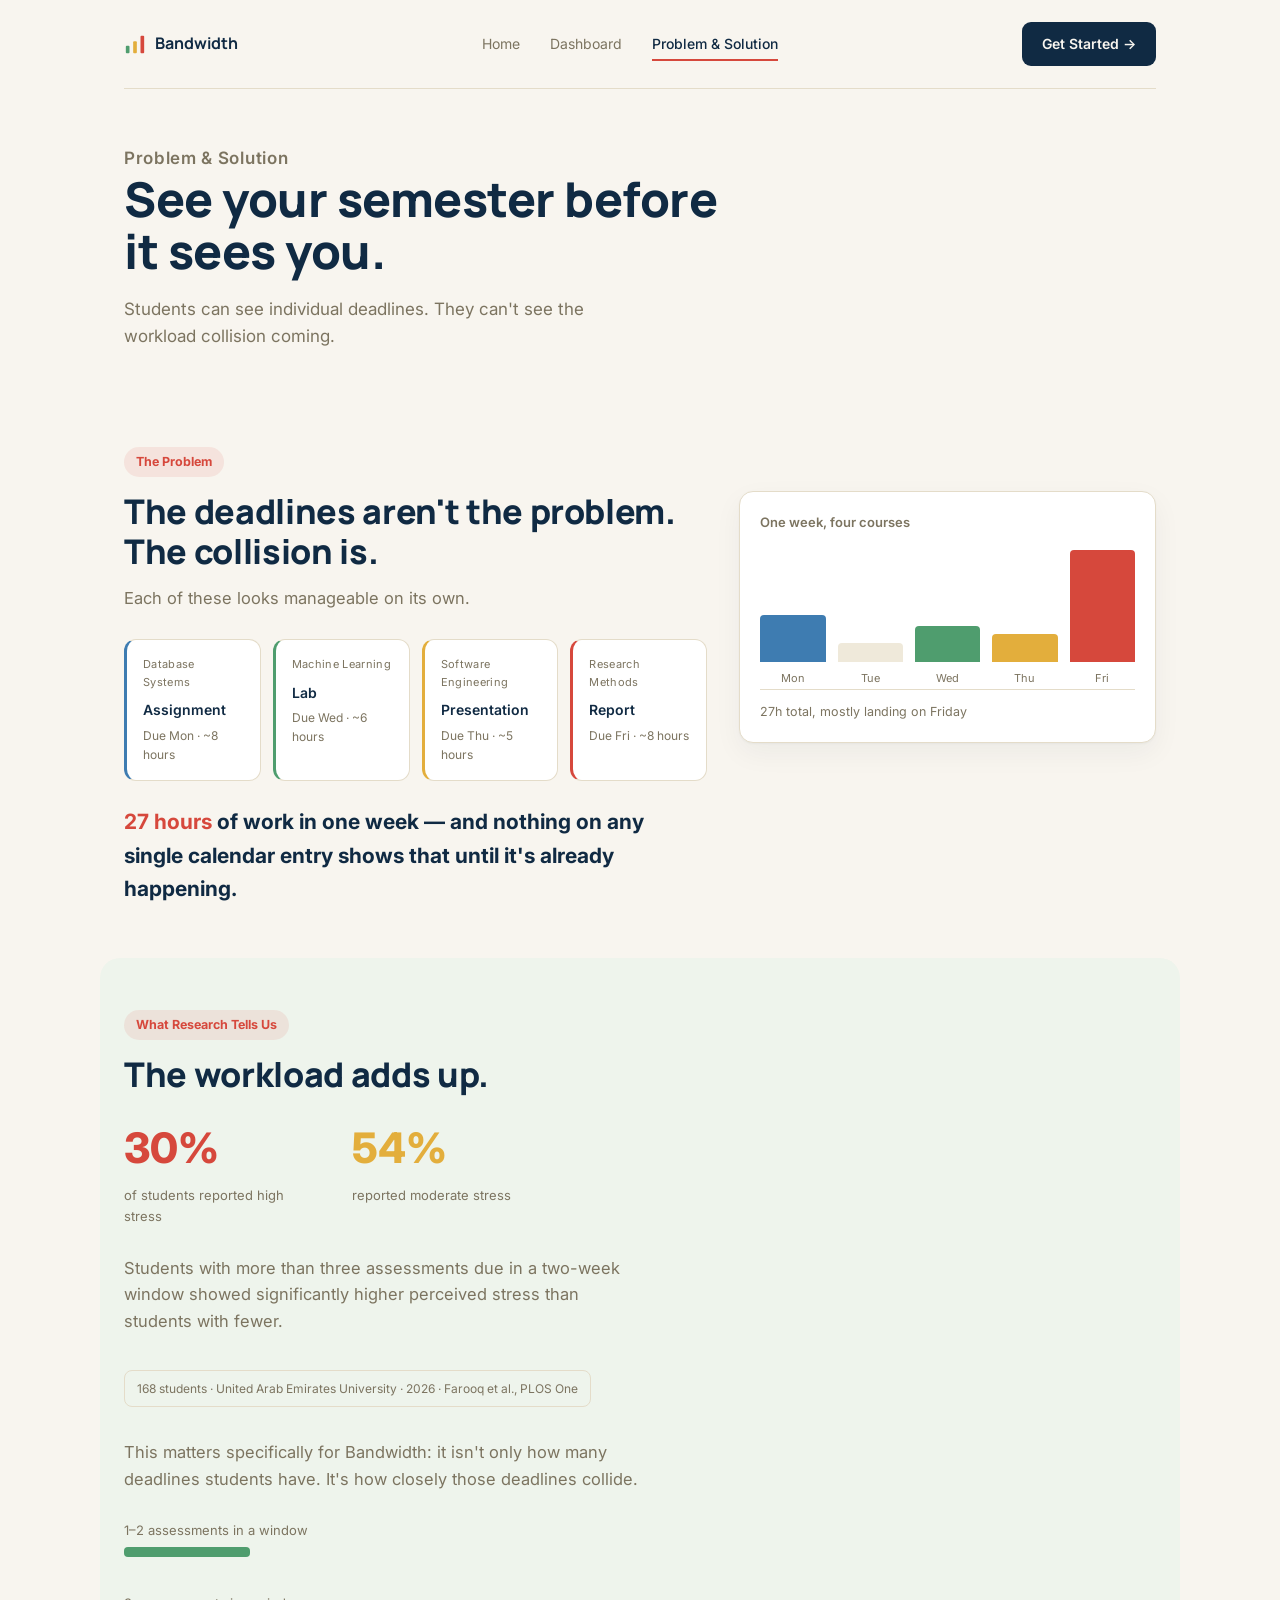
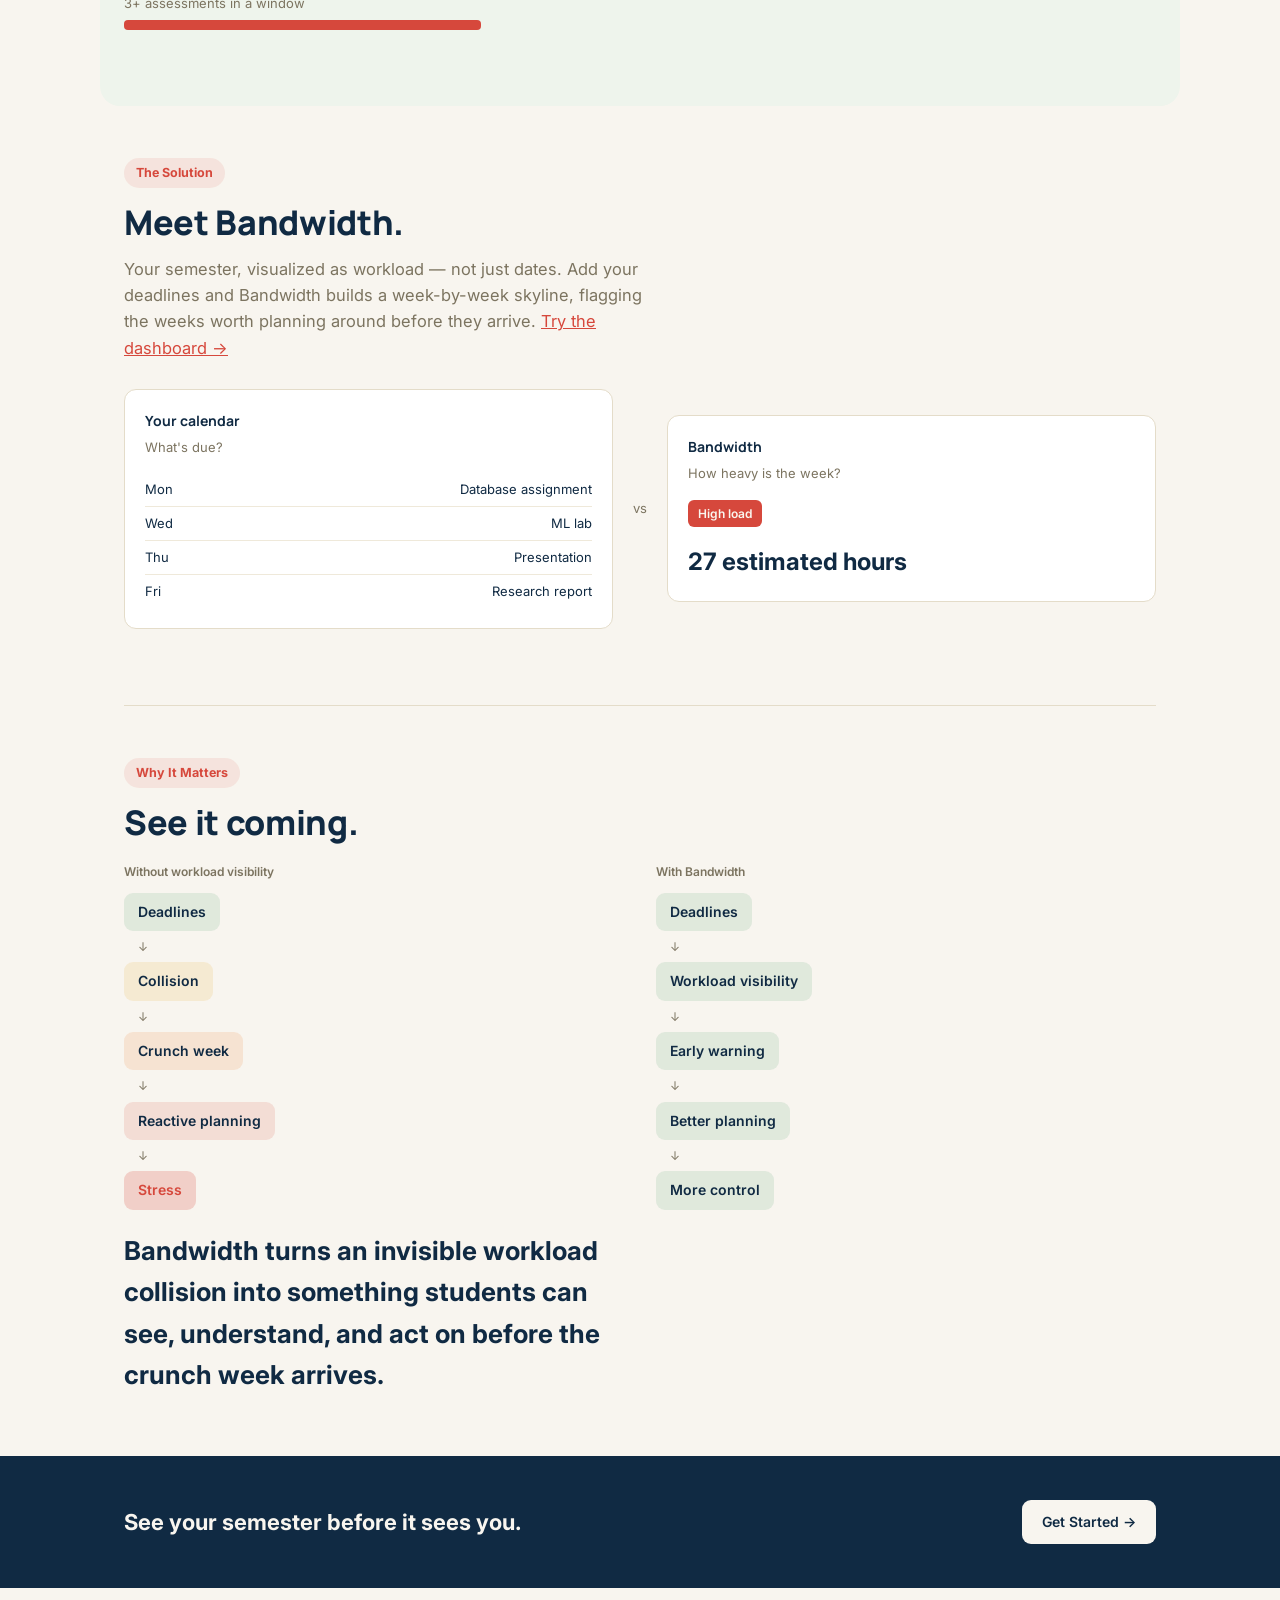
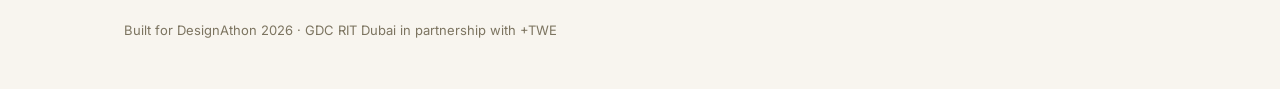
==== problem-solution.html @ 4c2e200e "Add files via upload" ====
<!DOCTYPE html>
<html lang="en">
<head>
<meta charset="UTF-8" />
<meta name="viewport" content="width=device-width, initial-scale=1.0" />
<title>Problem & Solution — Bandwidth</title>
<link rel="icon" type="image/svg+xml" href="favicon.svg" />
<meta property="og:title" content="Bandwidth — see your semester before it sees you" />
<meta property="og:description" content="A week-by-week workload skyline for your semester, so crunch weeks show up before they happen." />
<meta property="og:image" content="https://insia-8.github.io/Bandwidth/og-image.png" />
<meta property="og:type" content="website" />
<meta property="og:url" content="https://insia-8.github.io/Bandwidth/" />
<meta name="twitter:card" content="summary_large_image" />
<link rel="stylesheet" href="style.css" />
</head>
<body>

<div class="wrap">
  <nav class="topnav">
    <a href="index.html" class="logo">
      <svg viewBox="0 0 24 24" fill="none" xmlns="http://www.w3.org/2000/svg">
        <rect x="2" y="14" width="4" height="8" rx="1" fill="#4F9D6E"/>
        <rect x="10" y="9" width="4" height="13" rx="1" fill="#E3AE3C"/>
        <rect x="18" y="3" width="4" height="19" rx="1" fill="#D6483C"/>
      </svg>
      Bandwidth
    </a>
    <div class="nav-links">
      <a href="index.html">Home</a>
      <a href="dashboard.html">Dashboard</a>
      <a href="problem-solution.html" class="active">Problem &amp; Solution</a>
    </div>
    <a href="dashboard.html" class="btn-primary">Get Started →</a>
  </nav>

  <section class="hero">
    <p class="eyebrow">Problem &amp; Solution</p>
    <h1>See your semester before it sees you.</h1>
    <p>Students can see individual deadlines. They can't see the workload collision coming.</p>
  </section>

  <section class="section">
    <p class="section-label">The Problem</p>
    <div class="problem-split">
      <div class="reveal">
        <h2>The deadlines aren't the problem. The collision is.</h2>
        <p class="lead">Each of these looks manageable on its own.</p>

        <div class="deadline-cards">
          <div class="deadline-card reveal" style="border-left:3px solid #3E7CB1;">
            <p class="course">Database Systems</p>
            <p class="task">Assignment</p>
            <p class="meta">Due Mon · ~8 hours</p>
          </div>
          <div class="deadline-card reveal" style="border-left:3px solid var(--low);transition-delay:0.08s;">
            <p class="course">Machine Learning</p>
            <p class="task">Lab</p>
            <p class="meta">Due Wed · ~6 hours</p>
          </div>
          <div class="deadline-card reveal" style="border-left:3px solid var(--mid);transition-delay:0.16s;">
            <p class="course">Software Engineering</p>
            <p class="task">Presentation</p>
            <p class="meta">Due Thu · ~5 hours</p>
          </div>
          <div class="deadline-card reveal" style="border-left:3px solid var(--crunch);transition-delay:0.24s;">
            <p class="course">Research Methods</p>
            <p class="task">Report</p>
            <p class="meta">Due Fri · ~8 hours</p>
          </div>
        </div>

        <p class="callout"><strong>27 hours</strong> of work in one week — and nothing on any single calendar entry shows that until it's already happening.</p>
      </div>

      <div class="mini-chart-card reveal" style="transition-delay:0.15s;">
        <p class="mini-chart-title">One week, four courses</p>
        <div class="mini-bars">
          <div class="mini-bar-col"><div class="mini-bar" style="height:34%;background:#3E7CB1;"></div><span>Mon</span></div>
          <div class="mini-bar-col"><div class="mini-bar" style="height:14%;background:var(--border-light);"></div><span>Tue</span></div>
          <div class="mini-bar-col"><div class="mini-bar" style="height:26%;background:var(--low);"></div><span>Wed</span></div>
          <div class="mini-bar-col"><div class="mini-bar" style="height:20%;background:var(--mid);"></div><span>Thu</span></div>
          <div class="mini-bar-col"><div class="mini-bar" style="height:100%;background:var(--crunch);"></div><span>Fri</span></div>
        </div>
        <p class="mini-chart-total">27h total, mostly landing on Friday</p>
      </div>
    </div>
  </section>

  <section class="section tinted reveal">
    <p class="section-label">What Research Tells Us</p>
    <h2>The workload adds up.</h2>

    <div class="stat-pair">
      <div>
        <p class="big-stat-num count-up" data-target="30" data-suffix="%" style="color:var(--crunch);">0%</p>
        <p class="big-stat-label">of students reported high stress</p>
      </div>
      <div>
        <p class="big-stat-num count-up" data-target="54" data-suffix="%" style="color:var(--mid);">0%</p>
        <p class="big-stat-label">reported moderate stress</p>
      </div>
    </div>

    <p class="lead">Students with more than three assessments due in a two-week window showed significantly higher perceived stress than students with fewer.</p>
    <div class="source-card">168 students · United Arab Emirates University · 2026 · Farooq et al., PLOS One</div>

    <p class="lead" style="margin-top:32px;">This matters specifically for Bandwidth: it isn't only how many deadlines students have. It's how closely those deadlines collide.</p>

    <div class="compare-grid reveal" style="grid-template-columns: 1fr; max-width:420px;">
      <div>
        <p style="font-size:13px; color:var(--muted); margin:0 0 6px;">1–2 assessments in a window</p>
        <div style="background:var(--low); height:10px; width:30%; border-radius:4px;"></div>
      </div>
      <div>
        <p style="font-size:13px; color:var(--muted); margin:16px 0 6px;">3+ assessments in a window</p>
        <div style="background:var(--crunch); height:10px; width:85%; border-radius:4px;"></div>
      </div>
    </div>
  </section>

  <section class="section">
    <p class="section-label">The Solution</p>
    <h2>Meet Bandwidth.</h2>
    <p class="lead">Your semester, visualized as workload — not just dates. Add your deadlines and Bandwidth builds a week-by-week skyline, flagging the weeks worth planning around before they arrive. <a href="dashboard.html" style="color:var(--crunch)">Try the dashboard →</a></p>

    <div class="compare-grid reveal">
      <div class="compare-card">
        <h3>Your calendar</h3>
        <p class="q">What's due?</p>
        <div class="compare-row"><span>Mon</span><span>Database assignment</span></div>
        <div class="compare-row"><span>Wed</span><span>ML lab</span></div>
        <div class="compare-row"><span>Thu</span><span>Presentation</span></div>
        <div class="compare-row" style="border-bottom:none;"><span>Fri</span><span>Research report</span></div>
      </div>
      <div class="vs">vs</div>
      <div class="compare-card">
        <h3>Bandwidth</h3>
        <p class="q">How heavy is the week?</p>
        <span class="load-badge-lg">High load</span>
        <p style="font-size:24px; font-weight:700; margin:8px 0 0;">27 estimated hours</p>
      </div>
    </div>
  </section>

  <section class="section">
    <p class="section-label">Why It Matters</p>
    <h2>See it coming.</h2>

    <div class="flow-pair">
      <div class="reveal">
        <h4>Without workload visibility</h4>
        <div class="flow without">
          <span>Deadlines</span><span class="arrow">↓</span>
          <span>Collision</span><span class="arrow">↓</span>
          <span>Crunch week</span><span class="arrow">↓</span>
          <span>Reactive planning</span><span class="arrow">↓</span>
          <span>Stress</span>
        </div>
      </div>
      <div class="reveal" style="transition-delay:0.15s;">
        <h4>With Bandwidth</h4>
        <div class="flow with">
          <span>Deadlines</span><span class="arrow">↓</span>
          <span>Workload visibility</span><span class="arrow">↓</span>
          <span>Early warning</span><span class="arrow">↓</span>
          <span>Better planning</span><span class="arrow">↓</span>
          <span>More control</span>
        </div>
      </div>
    </div>

    <p class="closing reveal">Bandwidth turns an invisible workload collision into something students can see, understand, and act on before the crunch week arrives.</p>
  </section>
</div>

<section class="closing-band reveal">
  <div class="wrap closing-band-inner">
    <p>See your semester before it sees you.</p>
    <a href="dashboard.html" class="btn-primary btn-light">Get Started →</a>
  </div>
</section>

<div class="wrap">
  <footer>Built for DesignAthon 2026 · GDC RIT Dubai in partnership with +TWE</footer>
</div>

<script src="app.js"></script>
</body>
</html>
---- style.css ----
@import url('https://fonts.googleapis.com/css2?family=Manrope:wght@500;600;700;800&family=Inter:wght@400;500;600&display=swap');

:root {
  --bg: #F8F5EF;
  --card: #FFFFFF;
  --border: #E4DCC9;
  --border-light: #EFE9DA;
  --text: #102A43;
  --muted: #7C7460;

  /* workload gradient, low to critical */
  --low: #4F9D6E;
  --mid: #E3AE3C;
  --high: #E8823C;
  --crunch: #D6483C;

  /* legacy aliases used on the problem/solution page */
  --green: var(--low);
  --amber: var(--mid);
  --coral: var(--crunch);
}

* { box-sizing: border-box; }

body {
  margin: 0;
  background: var(--bg);
  color: var(--text);
  font-family: 'Inter', system-ui, sans-serif;
  line-height: 1.6;
  -webkit-font-smoothing: antialiased;
}

h1, h2, h3, .stat-value, .card-title {
  font-family: 'Manrope', system-ui, sans-serif;
}

a { color: inherit; }

.wrap {
  max-width: 1080px;
  margin: 0 auto;
  padding: 0 24px;
}

/* ---------- Logo ---------- */
.logo {
  display: flex;
  align-items: center;
  gap: 9px;
  font-family: 'Manrope', sans-serif;
  font-weight: 700;
  font-size: 16px;
  text-decoration: none;
  color: var(--text);
}
.logo svg { width: 22px; height: 22px; flex-shrink: 0; }

/* ---------- Top nav (marketing pages) ---------- */
.topnav {
  display: flex;
  justify-content: space-between;
  align-items: center;
  padding: 22px 0;
  border-bottom: 1px solid var(--border);
}
.nav-links { display: flex; gap: 30px; font-size: 14px; }
.nav-links a { color: var(--muted); text-decoration: none; }
.nav-links a.active, .nav-links a:hover { color: var(--text); font-weight: 500; }

.btn-primary {
  background: var(--text);
  color: var(--bg);
  padding: 11px 20px;
  border-radius: 9px;
  font-size: 14px;
  font-weight: 600;
  text-decoration: none;
  border: none;
  cursor: pointer;
  font-family: inherit;
  display: inline-flex;
  align-items: center;
  gap: 6px;
}
.btn-primary:hover { opacity: 0.88; }

.btn-secondary {
  background: transparent;
  border: 1px solid var(--border);
  color: var(--text);
  padding: 10px 18px;
  border-radius: 9px;
  font-size: 14px;
  font-weight: 500;
  cursor: pointer;
  font-family: inherit;
}
.btn-secondary:hover { border-color: var(--muted); }

.watch-link {
  color: var(--muted);
  font-size: 14px;
  text-decoration: none;
  display: inline-flex;
  align-items: center;
  gap: 7px;
}

/* ---------- Home hero ---------- */
@keyframes heroIn {
  from { opacity: 0; transform: translateY(14px); }
  to { opacity: 1; transform: translateY(0); }
}
.home-hero > div:first-child { animation: heroIn 0.7s ease-out both; }
.home-hero .home-skyline-wrap { animation: heroIn 0.8s ease-out 0.1s both; }

.home-hero {
  display: grid;
  grid-template-columns: 1fr 1fr;
  gap: 56px;
  align-items: center;
  padding: 64px 0 48px;
}
.eyebrow {
  font-size: 12px;
  letter-spacing: 0.04em;
  color: var(--crunch);
  font-weight: 600;
  margin: 0 0 16px;
}
.home-hero h1 {
  font-weight: 800;
  font-size: 52px;
  line-height: 1.08;
  margin: 0 0 18px;
  letter-spacing: -0.01em;
}
.home-hero .lead {
  font-size: 16px;
  color: var(--muted);
  max-width: 420px;
  margin: 0;
}
.hero-actions {
  display: flex;
  align-items: center;
  gap: 22px;
  margin-top: 30px;
}

.home-skyline-wrap { position: relative; }
.home-skyline-wrap svg { width: 100%; height: auto; display: block; }
.home-month-labels {
  position: relative;
  height: 18px;
  margin-top: 4px;
}
.home-month-labels span {
  position: absolute;
  transform: translateX(-50%);
  font-size: 12px;
  color: var(--muted);
}

.value-props {
  display: grid;
  grid-template-columns: repeat(4, minmax(0, 1fr));
  gap: 22px;
  padding: 36px 0 60px;
  border-top: 1px solid var(--border);
  margin-top: 36px;
}
.value-prop { display: flex; flex-direction: column; gap: 8px; }
.value-prop .icon-badge {
  width: 34px;
  height: 34px;
  border-radius: 9px;
  background: var(--border-light);
  display: flex;
  align-items: center;
  justify-content: center;
  font-size: 15px;
}
.value-prop h4 { font-size: 14px; font-weight: 600; margin: 0; }
.value-prop p { font-size: 13px; color: var(--muted); margin: 0; }

/* ---------- Dashboard shell ---------- */
.dash-shell {
  display: grid;
  grid-template-columns: 216px 1fr;
  min-height: 100vh;
}
.sidebar {
  border-right: 1px solid var(--border);
  padding: 24px 16px;
  display: flex;
  flex-direction: column;
  gap: 28px;
}
.sidebar .logo { padding: 0 8px; }
.sidebar-nav { display: flex; flex-direction: column; gap: 3px; }
.sidebar-nav a {
  display: flex;
  align-items: center;
  gap: 10px;
  padding: 9px 12px;
  border-radius: 8px;
  color: var(--muted);
  text-decoration: none;
  font-size: 14px;
}
.sidebar-nav a .dot-icon { width: 6px; height: 6px; border-radius: 50%; background: currentColor; }
.sidebar-nav a.active { background: var(--border-light); color: var(--text); font-weight: 600; }
.sidebar-nav a:hover { color: var(--text); }

@keyframes dashIn {
  from { opacity: 0; transform: translateY(10px); }
  to { opacity: 1; transform: translateY(0); }
}
.dash-main {
  padding: 32px 40px 56px;
  max-width: 1120px;
  animation: dashIn 0.5s ease-out both;
}
.dash-header {
  display: flex;
  justify-content: space-between;
  align-items: flex-start;
  margin-bottom: 22px;
  gap: 16px;
  flex-wrap: wrap;
}
.dash-header h1 { font-size: 30px; font-weight: 800; margin: 0 0 4px; letter-spacing: -0.01em; }
.dash-header p { color: var(--muted); font-size: 14px; margin: 0; }

/* ---------- Cards ---------- */
.card {
  background: var(--card);
  border: 1px solid var(--border);
  border-radius: 14px;
  padding: 22px;
  box-shadow: 0 1px 2px rgba(16, 42, 67, 0.04), 0 10px 28px rgba(16, 42, 67, 0.05);
}

.stat-grid {
  display: grid;
  grid-template-columns: repeat(4, minmax(0, 1fr));
  gap: 12px;
  margin: 0 0 20px;
}
.stat-label { font-size: 12px; color: var(--muted); margin: 0 0 8px; }
.stat-value { font-size: 30px; font-weight: 800; margin: 0; }
.stat-value.crunch { color: var(--crunch); }
.stat-sub { font-size: 12px; color: var(--muted); margin: 2px 0 0; }

/* ---------- Skyline chart ---------- */
.skyline-card { margin-bottom: 20px; }
.skyline-card-head {
  display: flex;
  justify-content: space-between;
  align-items: center;
  margin-bottom: 16px;
}
.skyline-legend { display: flex; gap: 14px; font-size: 12px; color: var(--muted); }
.skyline-legend span { display: flex; align-items: center; gap: 6px; }
.swatch { width: 9px; height: 9px; border-radius: 2px; display: inline-block; }

.skyline-svg-wrap { position: relative; }
.skyline-svg-wrap svg { width: 100%; height: auto; display: block; }
.skyline-labels {
  position: relative;
  height: 18px;
  margin-top: 4px;
}
.skyline-labels span {
  position: absolute;
  transform: translateX(-50%);
  font-size: 12px;
  color: var(--muted);
}

.week-hit { cursor: pointer; }
.week-hit:hover ~ .skyline-hover-note { opacity: 1; }

/* ---------- Lower dashboard grid ---------- */
.dash-lower {
  display: grid;
  grid-template-columns: 1.25fr 1fr;
  gap: 20px;
}
.card-title { font-size: 16px; font-weight: 700; margin: 0 0 16px; }

.deadline-row {
  display: flex;
  justify-content: space-between;
  align-items: flex-start;
  padding: 10px 0;
  border-bottom: 1px solid var(--border-light);
  font-size: 13px;
}
.deadline-row:last-child { border-bottom: none; }
.deadline-title { font-weight: 600; margin: 0 0 2px; display: flex; align-items: center; gap: 7px; }
.deadline-sub { color: var(--muted); margin: 0 0 0 13px; }
.dot { width: 8px; height: 8px; border-radius: 50%; display: inline-block; flex-shrink: 0; }
.delete-btn {
  background: none;
  border: none;
  color: var(--muted);
  cursor: pointer;
  font-size: 12px;
  padding: 2px 4px;
}
.delete-btn:hover { color: var(--crunch); }

/* ---------- Week detail panel ---------- */
.week-detail-head {
  display: flex;
  justify-content: space-between;
  align-items: baseline;
  margin-bottom: 4px;
}
.week-detail-head h3 { font-size: 16px; margin: 0; }
.load-badge {
  display: inline-block;
  font-size: 11px;
  font-weight: 600;
  padding: 3px 9px;
  border-radius: 6px;
  color: #fff;
}
.week-detail-range { font-size: 12px; color: var(--muted); margin: 0 0 14px; }
.week-detail-nums { display: flex; gap: 24px; margin-bottom: 16px; }
.week-detail-nums .num { font-size: 22px; font-weight: 700; margin: 0; }
.week-detail-nums .num-label { font-size: 11px; color: var(--muted); margin: 2px 0 0; }

.load-bar-row { margin-bottom: 10px; }
.load-bar-top { display: flex; justify-content: space-between; font-size: 12.5px; margin-bottom: 4px; }
.load-bar-top .name { font-weight: 500; }
.load-bar-top .hrs { color: var(--muted); }
.load-bar-track { background: var(--border-light); border-radius: 4px; height: 7px; overflow: hidden; }
.load-bar-fill { height: 100%; border-radius: 4px; }

.suggestion-box {
  margin-top: 16px;
  background: var(--bg);
  border-radius: 10px;
  padding: 13px 15px;
  font-size: 12.5px;
  display: flex;
  gap: 9px;
  align-items: flex-start;
  color: var(--text);
}
.suggestion-box .bulb { flex-shrink: 0; }

/* ---------- Add deadline button + modal ---------- */
/* ---------- motion: respect reduced-motion preference globally ---------- */
@media (prefers-reduced-motion: reduce) {
  *, *::before, *::after {
    animation-duration: 0.001ms !important;
    transition-duration: 0.001ms !important;
    scroll-behavior: auto !important;
  }
}

/* ---------- scroll-reveal utility ---------- */
.reveal {
  opacity: 0;
  transform: translateY(18px);
  transition: opacity 0.6s ease-out, transform 0.6s ease-out;
}
.reveal.in { opacity: 1; transform: translateY(0); }

/* ---------- hover micro-interactions ---------- */
.btn-primary, .btn-secondary, .btn-light {
  transition: transform 0.15s ease, opacity 0.15s ease, box-shadow 0.15s ease;
}
.btn-primary:hover, .btn-light:hover { transform: translateY(-2px); box-shadow: 0 6px 16px rgba(16,42,67,0.14); }
.btn-secondary:hover { transform: translateY(-2px); }
.btn-primary:active, .btn-secondary:active, .btn-light:active { transform: translateY(0); }

.value-prop, .how-step, .deadline-card, .mini-chart-card, .compare-card {
  transition: transform 0.2s ease, box-shadow 0.2s ease;
}
.how-step:hover, .deadline-card:hover, .mini-chart-card:hover, .compare-card:hover {
  transform: translateY(-3px);
  box-shadow: 0 4px 10px rgba(16,42,67,0.06), 0 16px 32px rgba(16,42,67,0.08);
}
.value-prop:hover .icon-badge { transform: scale(1.1) rotate(-4deg); }
.icon-badge { transition: transform 0.2s ease; }

.deadline-row { transition: background 0.15s ease; border-radius: 8px; }
.deadline-row:hover { background: var(--bg); }

.sidebar-nav a, .nav-links a { transition: color 0.15s ease, background 0.15s ease; }

.nav-links a { position: relative; }
.nav-links a::after {
  content: "";
  position: absolute;
  left: 0;
  bottom: -6px;
  width: 0;
  height: 2px;
  background: var(--crunch);
  transition: width 0.25s ease;
}
.nav-links a:hover::after, .nav-links a.active::after { width: 100%; }

.load-bar-fill { transition: width 0.7s ease-out; }

/* ---------- modal: fade + scale instead of hard toggle ---------- */
.modal-overlay {
  position: fixed;
  inset: 0;
  background: rgba(16, 42, 67, 0.35);
  display: flex;
  align-items: center;
  justify-content: center;
  z-index: 60;
  padding: 20px;
  opacity: 0;
  visibility: hidden;
  transition: opacity 0.2s ease, visibility 0s linear 0.2s;
}
.modal-overlay.open {
  opacity: 1;
  visibility: visible;
  transition: opacity 0.2s ease;
}
.modal {
  background: var(--card);
  border-radius: 14px;
  padding: 24px;
  width: 380px;
  max-width: 100%;
  transform: scale(0.94) translateY(6px);
  transition: transform 0.22s ease;
}
.modal-overlay.open .modal { transform: scale(1) translateY(0); }
.modal h3 { font-size: 16px; margin: 0 0 18px; }
.field { margin-bottom: 13px; display: flex; flex-direction: column; gap: 6px; }
.field label { font-size: 12px; color: var(--muted); }
.field input {
  padding: 10px 11px;
  border: 1px solid var(--border);
  border-radius: 8px;
  font-size: 13px;
  font-family: inherit;
  background: var(--bg);
  color: var(--text);
}
.modal-actions { display: flex; justify-content: flex-end; gap: 10px; margin-top: 6px; }
.form-error { color: var(--crunch); font-size: 12.5px; min-height: 16px; margin: 2px 0 0; }

/* ---------- Problem & solution page (existing sections, restyled via variables) ---------- */
.hero { padding: 56px 0 44px; }
.hero h1 {
  font-weight: 800;
  font-size: 48px;
  line-height: 1.1;
  margin: 0 0 18px;
  max-width: 620px;
  letter-spacing: -0.01em;
}
.hero p { font-size: 17px; color: var(--muted); max-width: 480px; margin: 0; }

.section { padding: 52px 0; }
.section + .section { border-top: 1px solid var(--border); }
.section.tinted {
  background: #EEF4EC;
  margin: 0 -24px;
  padding: 52px 24px;
  border-radius: 20px;
  border-top: none !important;
}
.section.tinted + .section { border-top: none; }
.section-label {
  display: inline-block;
  font-size: 12.5px;
  color: var(--crunch);
  background: rgba(214, 72, 60, 0.1);
  font-weight: 700;
  padding: 5px 12px;
  border-radius: 20px;
  margin: 0 0 14px;
}
.section h2 { font-weight: 800; font-size: 34px; line-height: 1.18; margin: 0 0 14px; max-width: 580px; letter-spacing: -0.01em; }
.section p.lead { font-size: 16.5px; color: var(--muted); max-width: 520px; margin: 0 0 28px; }

.deadline-cards { display: grid; grid-template-columns: repeat(4, minmax(0, 1fr)); gap: 12px; margin-bottom: 24px; }
.deadline-card { background: var(--card); border: 1px solid var(--border); border-radius: 12px; padding: 16px; }
.deadline-card .course { font-size: 11px; color: var(--muted); letter-spacing: 0.03em; margin: 0 0 8px; }
.deadline-card .task { font-size: 14px; font-weight: 600; margin: 0 0 4px; }
.deadline-card .meta { font-size: 12px; color: var(--muted); margin: 0; }

.callout { font-weight: 700; font-size: 21px; margin: 20px 0 0; }
.callout strong { color: var(--crunch); }

.stat-pair { display: flex; gap: 48px; margin: 20px 0 28px; flex-wrap: wrap; }
.big-stat-num { font-weight: 800; font-size: 42px; margin: 0; color: var(--crunch); }
.big-stat-label { font-size: 13px; color: var(--muted); max-width: 180px; margin: 4px 0 0; }

.source-card { display: inline-block; font-size: 12px; color: var(--muted); border: 1px solid var(--border); border-radius: 8px; padding: 8px 12px; margin-top: 8px; }

.compare-grid { display: grid; grid-template-columns: 1fr auto 1fr; gap: 20px; align-items: center; margin: 24px 0; }
.compare-card { background: var(--card); border: 1px solid var(--border); border-radius: 12px; padding: 20px; }
.compare-card h3 { font-size: 14px; font-weight: 700; margin: 0 0 4px; }
.compare-card .q { font-size: 13px; color: var(--muted); margin: 0 0 16px; }
.compare-row { display: flex; justify-content: space-between; font-size: 13px; padding: 6px 0; border-bottom: 1px solid var(--border-light); }
.vs { font-size: 13px; color: var(--muted); text-align: center; }

.load-badge-lg {
  display: inline-block;
  background: var(--crunch);
  color: #FAF6EF;
  font-size: 12px;
  font-weight: 600;
  padding: 4px 10px;
  border-radius: 6px;
  margin-bottom: 8px;
}

.flow { display: flex; flex-direction: column; gap: 6px; font-size: 14px; }
.flow span:not(.arrow) {
  display: inline-block;
  padding: 8px 14px;
  border-radius: 9px;
  font-weight: 600;
  width: fit-content;
}
.flow.without span:not(.arrow):nth-child(1) { background: rgba(79,157,110,0.14); }
.flow.without span:not(.arrow):nth-child(3) { background: rgba(227,174,60,0.16); }
.flow.without span:not(.arrow):nth-child(5) { background: rgba(232,130,60,0.16); }
.flow.without span:not(.arrow):nth-child(7) { background: rgba(214,72,60,0.14); }
.flow.without span:not(.arrow):nth-child(9) { background: rgba(214,72,60,0.22); color: var(--crunch); }
.flow.with span:not(.arrow) { background: rgba(79,157,110,0.14); }
.flow span.arrow { color: var(--muted); font-size: 12px; padding-left: 14px; }
.flow-pair { display: grid; grid-template-columns: 1fr 1fr; gap: 32px; margin: 20px 0; }
.flow-pair h4 { font-size: 12px; color: var(--muted); font-weight: 600; margin: 0 0 12px; }

.closing { font-weight: 700; font-size: 26px; margin: 0; max-width: 480px; }

/* ---------- problem section split + mini chart ---------- */
.problem-split {
  display: grid;
  grid-template-columns: 1.4fr 1fr;
  gap: 32px;
  align-items: start;
}
.mini-chart-card {
  background: var(--card);
  border: 1px solid var(--border);
  border-radius: 14px;
  padding: 20px;
  box-shadow: 0 1px 2px rgba(16, 42, 67, 0.04), 0 10px 28px rgba(16, 42, 67, 0.05);
}
.mini-chart-title { font-size: 13px; font-weight: 600; color: var(--muted); margin: 0 0 18px; }
.mini-bars {
  display: flex;
  align-items: flex-end;
  gap: 12px;
  height: 140px;
  border-bottom: 1px solid var(--border);
  padding-bottom: 2px;
}
.mini-bar-col { flex: 1; display: flex; flex-direction: column; align-items: center; justify-content: flex-end; height: 100%; gap: 8px; }
.mini-bar { width: 100%; border-radius: 4px 4px 0 0; min-height: 4px; }
.mini-bar-col span { font-size: 11px; color: var(--muted); }
.mini-chart-total { font-size: 12.5px; color: var(--muted); margin: 12px 0 0; }

/* ---------- closing CTA band ---------- */
.closing-band { background: var(--text); padding: 44px 0; margin-top: 8px; }
.closing-band-inner {
  display: flex;
  justify-content: space-between;
  align-items: center;
  gap: 20px;
  flex-wrap: wrap;
}
.closing-band-inner p {
  color: #F8F5EF;
  font-weight: 700;
  font-size: 22px;
  margin: 0;
  max-width: 420px;
}
.btn-light { background: #F8F5EF; color: var(--text); }
.btn-light:hover { opacity: 0.9; }

/* ---------- course legend ---------- */
#course-legend { display: flex; flex-wrap: wrap; margin-bottom: 14px; }
.legend-chip { display: inline-flex; align-items: center; gap: 6px; font-size: 12.5px; color: var(--muted); margin: 0 14px 6px 0; }

/* ---------- how it works ---------- */
.how-it-works { padding: 12px 0 56px; }
.how-steps { display: grid; grid-template-columns: repeat(3, 1fr); gap: 22px; margin-top: 8px; }
.how-step { background: var(--card); border: 1px solid var(--border); border-radius: 14px; padding: 22px; box-shadow: 0 1px 2px rgba(16,42,67,0.04), 0 10px 28px rgba(16,42,67,0.05); }
.how-num {
  display: inline-flex;
  align-items: center;
  justify-content: center;
  width: 34px;
  height: 34px;
  border-radius: 10px;
  font-weight: 800;
  font-size: 13px;
  color: #fff;
  margin-bottom: 14px;
}
.how-step:nth-child(1) .how-num { background: var(--low); }
.how-step:nth-child(2) .how-num { background: var(--mid); }
.how-step:nth-child(3) .how-num { background: var(--crunch); }
.how-step h4 { font-size: 16px; font-weight: 700; margin: 0 0 6px; }
.how-step p { font-size: 13.5px; color: var(--muted); margin: 0; }

footer { padding: 32px 0 48px; color: var(--muted); font-size: 13px; }

@media (max-width: 900px) {
  .dash-shell { grid-template-columns: 1fr; }
  .sidebar {
    border-right: none;
    border-bottom: 1px solid var(--border);
    flex-direction: row;
    align-items: center;
    justify-content: space-between;
    padding: 16px 20px;
  }
  .sidebar-nav { flex-direction: row; gap: 4px; }
  .dash-main { padding: 24px 20px 48px; }
}

@media (max-width: 720px) {
  .stat-grid, .deadline-cards, .value-props, .how-steps { grid-template-columns: repeat(2, 1fr); }
  .home-hero, .dash-lower, .compare-grid, .flow-pair, .problem-split { grid-template-columns: 1fr; }
  .closing-band-inner { flex-direction: column; align-items: flex-start; }
  .home-hero h1, .hero h1 { font-size: 30px; }
}
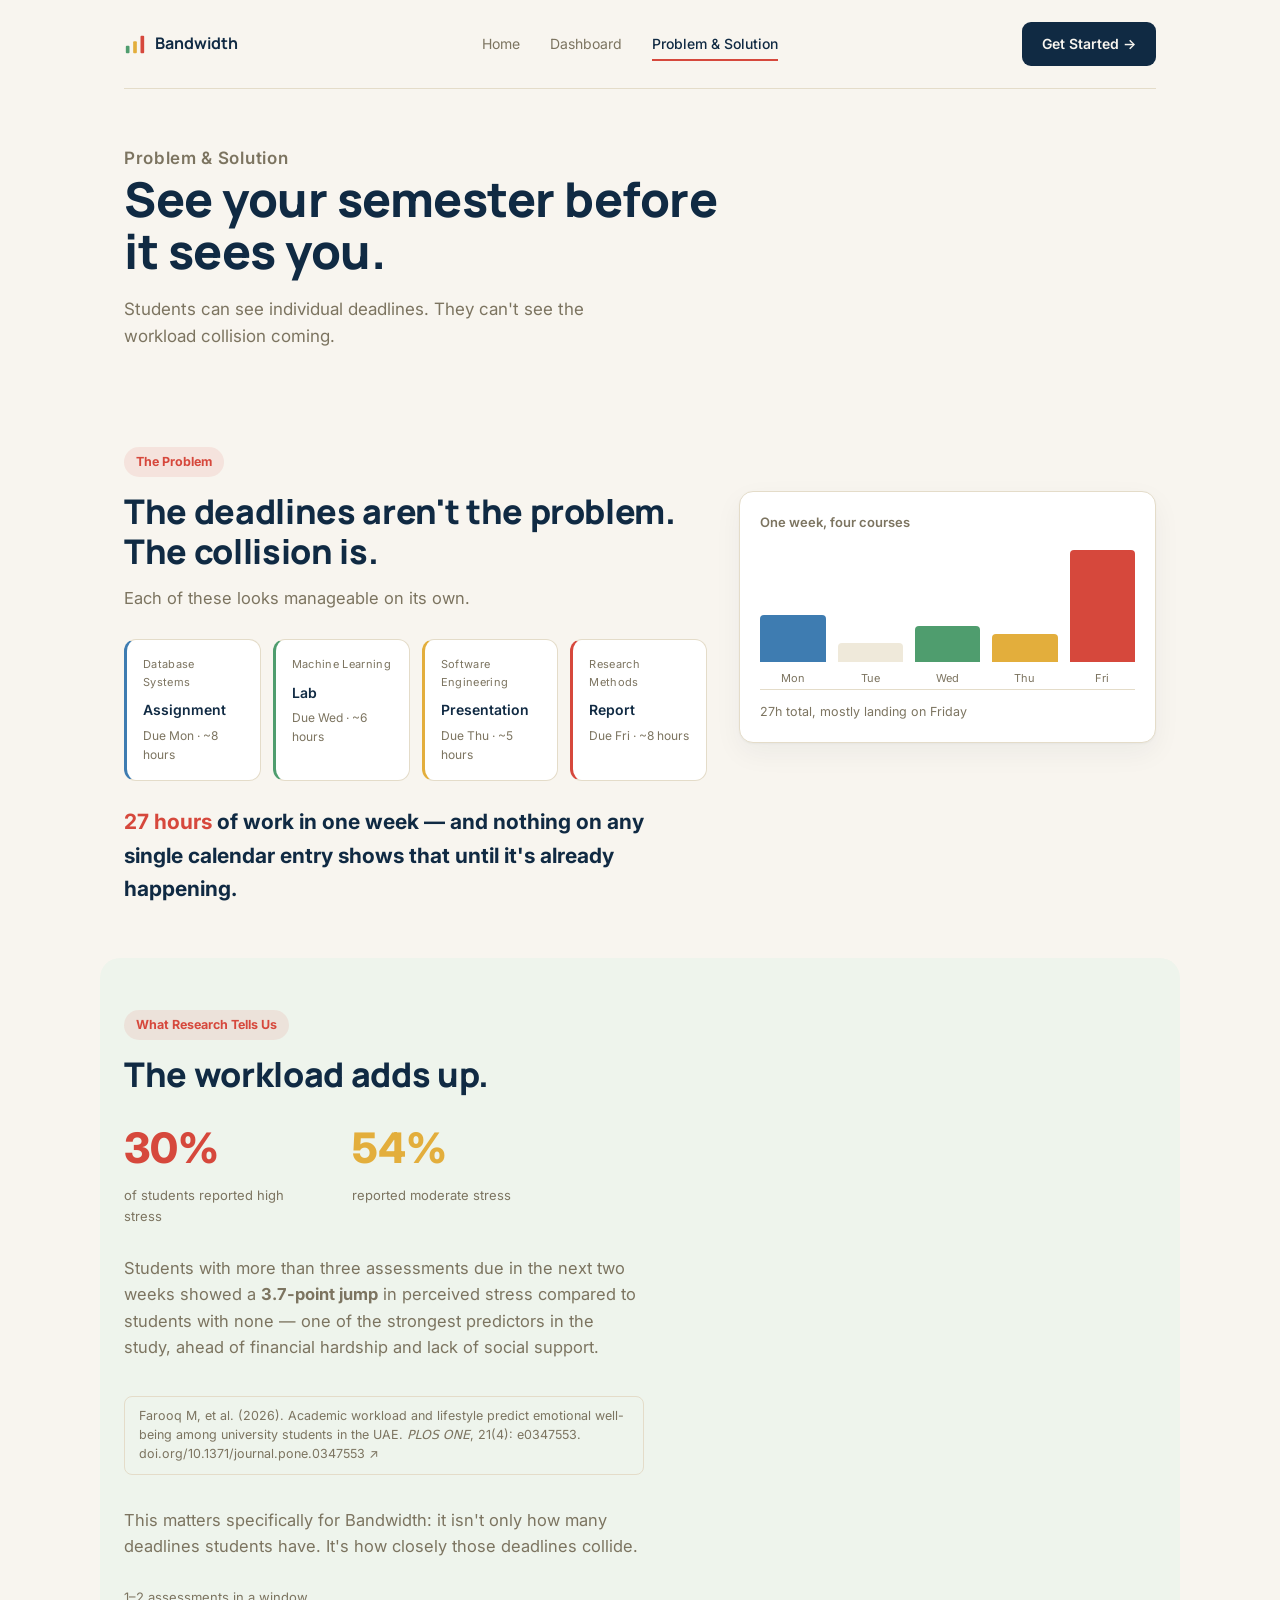
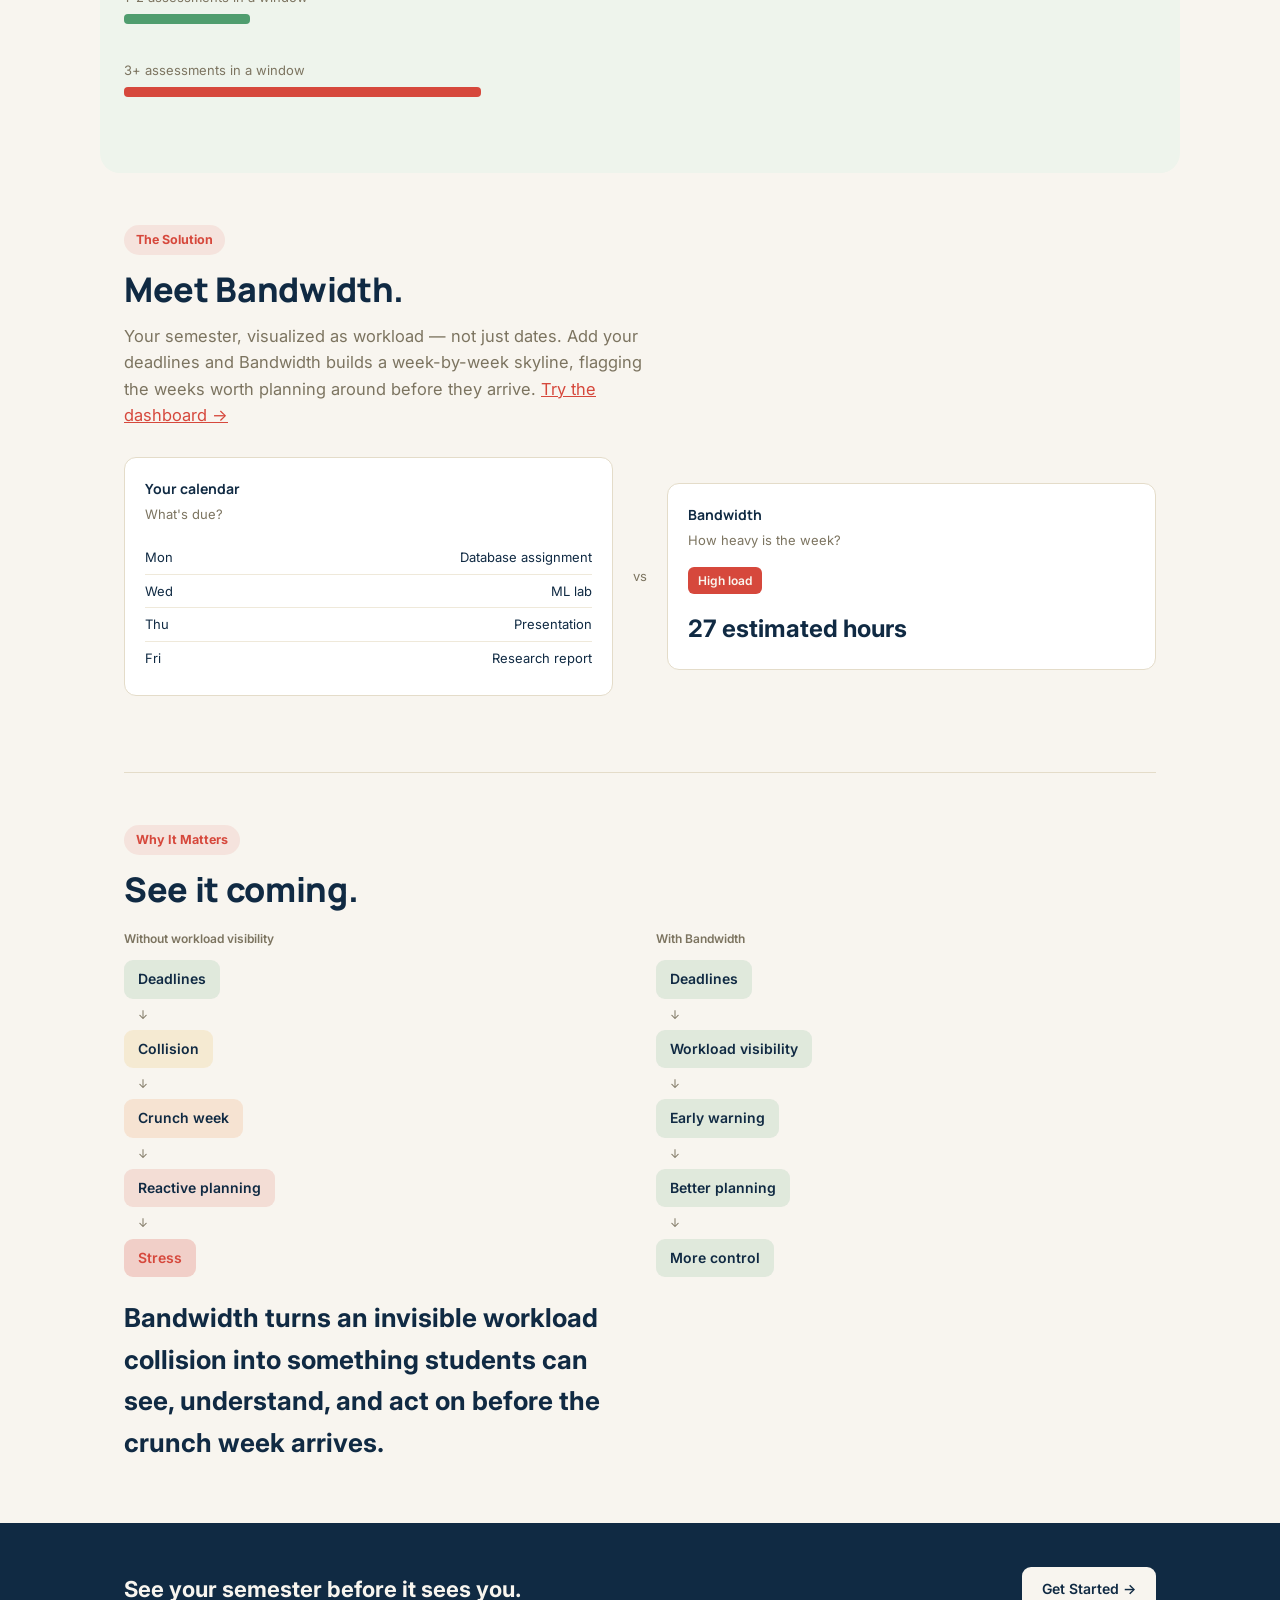
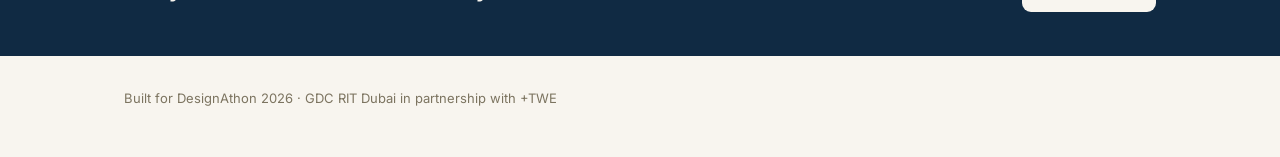
==== commit a23ddb5c: "Add files via upload" ====
--- a/problem-solution.html
+++ b/problem-solution.html
@@ -101,8 +101,10 @@
       </div>
     </div>
 
-    <p class="lead">Students with more than three assessments due in a two-week window showed significantly higher perceived stress than students with fewer.</p>
-    <div class="source-card">168 students · United Arab Emirates University · 2026 · Farooq et al., PLOS One</div>
+    <p class="lead">Students with more than three assessments due in the next two weeks showed a <strong>3.7-point jump</strong> in perceived stress compared to students with none — one of the strongest predictors in the study, ahead of financial hardship and lack of social support.</p>
+    <div class="source-card">
+      <a href="https://doi.org/10.1371/journal.pone.0347553" target="_blank" rel="noopener" style="color:inherit;">Farooq M, et al. (2026). Academic workload and lifestyle predict emotional well-being among university students in the UAE. <em>PLOS ONE</em>, 21(4): e0347553. doi.org/10.1371/journal.pone.0347553 ↗</a>
+    </div>
 
     <p class="lead" style="margin-top:32px;">This matters specifically for Bandwidth: it isn't only how many deadlines students have. It's how closely those deadlines collide.</p>
 
--- a/style.css
+++ b/style.css
@@ -502,7 +502,9 @@
 .big-stat-num { font-weight: 800; font-size: 42px; margin: 0; color: var(--crunch); }
 .big-stat-label { font-size: 13px; color: var(--muted); max-width: 180px; margin: 4px 0 0; }
 
-.source-card { display: inline-block; font-size: 12px; color: var(--muted); border: 1px solid var(--border); border-radius: 8px; padding: 8px 12px; margin-top: 8px; }
+.source-card { display: inline-block; font-size: 12.5px; line-height: 1.5; color: var(--muted); border: 1px solid var(--border); border-radius: 8px; padding: 10px 14px; margin-top: 8px; max-width: 520px; }
+.source-card a { text-decoration: none; }
+.source-card a:hover { text-decoration: underline; }
 
 .compare-grid { display: grid; grid-template-columns: 1fr auto 1fr; gap: 20px; align-items: center; margin: 24px 0; }
 .compare-card { background: var(--card); border: 1px solid var(--border); border-radius: 12px; padding: 20px; }
